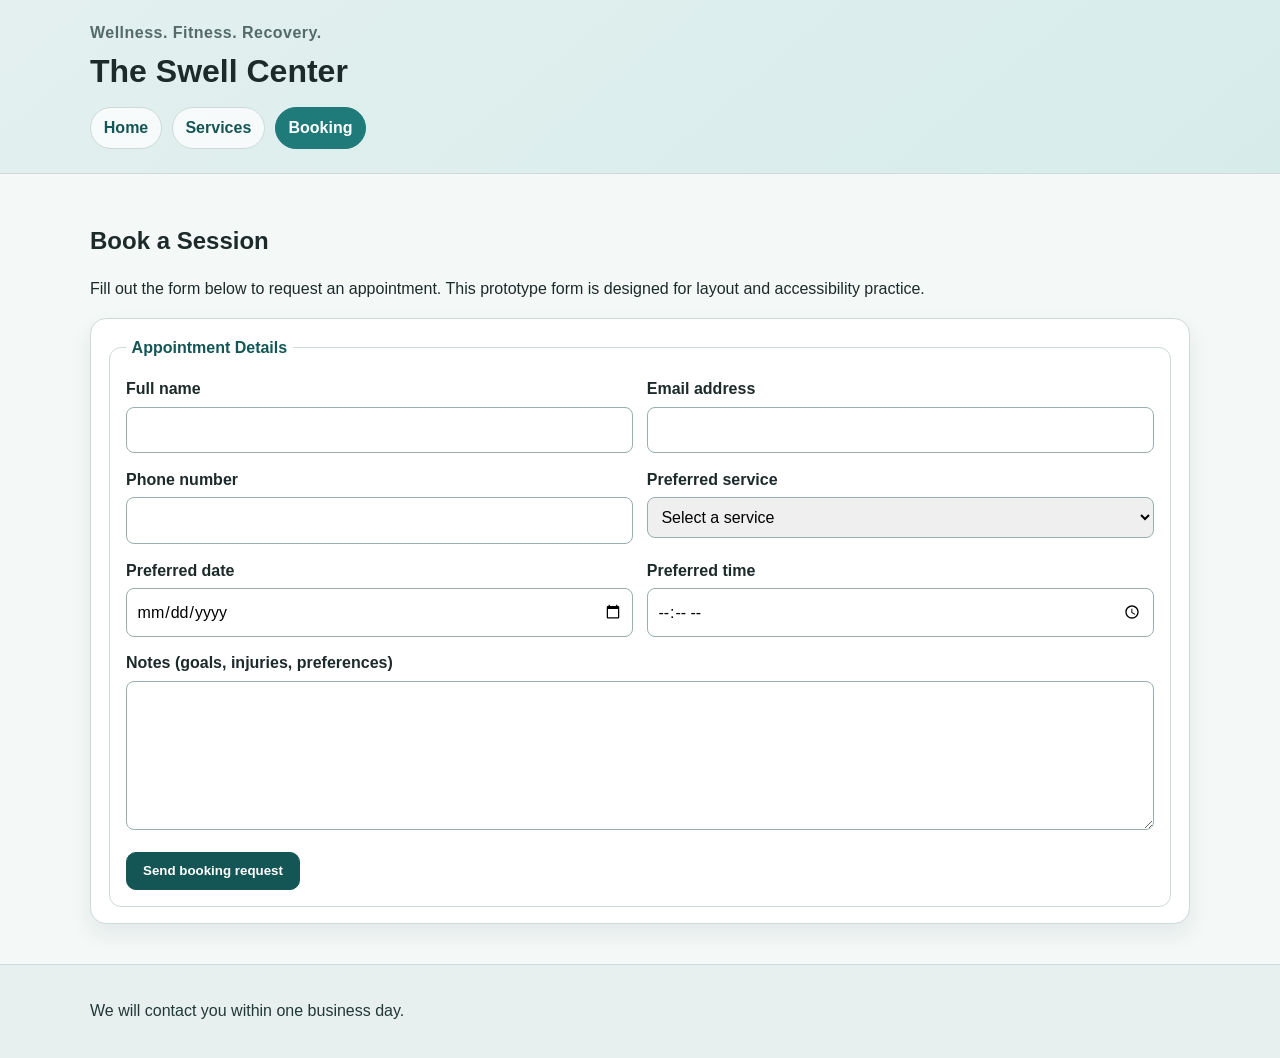
==== booking.html @ d3b58c6b "Build beginner-friendly Swell Center e-business prototype" ====
<!DOCTYPE html>
<html lang="en">
  <head>
    <meta charset="UTF-8" />
    <meta name="viewport" content="width=device-width, initial-scale=1.0" />
    <title>The Swell Center | Booking</title>
    <link rel="stylesheet" href="style.css" />
  </head>
  <body>
    <!-- Shared branding/header -->
    <header class="site-header">
      <div class="container">
        <p class="eyebrow">Wellness. Fitness. Recovery.</p>
        <h1>The Swell Center</h1>
        <nav aria-label="Main navigation">
          <ul class="nav-list">
            <li><a href="index.html">Home</a></li>
            <li><a href="services.html">Services</a></li>
            <li><a href="booking.html" aria-current="page">Booking</a></li>
          </ul>
        </nav>
      </div>
    </header>

    <main class="container" id="main-content">
      <section aria-labelledby="booking-heading">
        <h2 id="booking-heading">Book a Session</h2>
        <p>
          Fill out the form below to request an appointment. This prototype form is designed for
          layout and accessibility practice.
        </p>
      </section>

      <!-- Form with fieldset + legend and labels for all controls -->
      <section class="form-wrapper" aria-label="Appointment request form">
        <form action="#" method="post">
          <fieldset>
            <legend>Appointment Details</legend>

            <div class="form-grid">
              <div>
                <label for="full-name">Full name</label>
                <input id="full-name" name="full-name" type="text" autocomplete="name" required />
              </div>

              <div>
                <label for="email">Email address</label>
                <input id="email" name="email" type="email" autocomplete="email" required />
              </div>

              <div>
                <label for="phone">Phone number</label>
                <input id="phone" name="phone" type="tel" autocomplete="tel" />
              </div>

              <div>
                <label for="service">Preferred service</label>
                <select id="service" name="service" required>
                  <option value="">Select a service</option>
                  <option value="fitness">Fitness Assessment + Plan</option>
                  <option value="mindfulness">Guided Mindfulness Session</option>
                  <option value="recovery">Recovery Stretch Therapy</option>
                  <option value="nutrition">Nutrition & Habit Coaching</option>
                </select>
              </div>

              <div>
                <label for="date">Preferred date</label>
                <input id="date" name="date" type="date" required />
              </div>

              <div>
                <label for="time">Preferred time</label>
                <input id="time" name="time" type="time" required />
              </div>

              <div class="full-width">
                <label for="notes">Notes (goals, injuries, preferences)</label>
                <textarea id="notes" name="notes" rows="5"></textarea>
              </div>
            </div>

            <button type="submit">Send booking request</button>
          </fieldset>
        </form>
      </section>
    </main>

    <footer class="site-footer">
      <div class="container">
        <p>We will contact you within one business day.</p>
      </div>
    </footer>
  </body>
</html>
---- style.css ----
/*
  The Swell Center shared styles
  - Pure CSS (no framework)
  - Mobile-first responsive design
*/

:root {
  --bg: #f4f8f7;
  --surface: #ffffff;
  --text: #1d2a2a;
  --muted: #556b6a;
  --primary: #1f7a7a;
  --primary-dark: #145555;
  --border: #cddad8;
  --shadow: 0 10px 22px rgba(25, 58, 59, 0.08);
}

* {
  box-sizing: border-box;
}

body {
  margin: 0;
  font-family: "Segoe UI", Roboto, Helvetica, Arial, sans-serif;
  line-height: 1.6;
  background: var(--bg);
  color: var(--text);
}

/* Constrains content width for comfortable reading */
.container {
  width: min(1100px, 92%);
  margin: 0 auto;
}

.site-header {
  background: linear-gradient(140deg, #e3f0ef, #d6eceb);
  border-bottom: 1px solid var(--border);
  padding: 1.25rem 0 1.5rem;
}

.eyebrow {
  margin: 0;
  color: var(--muted);
  letter-spacing: 0.03em;
  font-weight: 600;
}

h1,
h2,
h3 {
  line-height: 1.25;
}

h1 {
  margin: 0.35rem 0 1rem;
}

.nav-list {
  margin: 0;
  padding: 0;
  list-style: none;
  display: flex;
  flex-wrap: wrap;
  gap: 0.6rem;
}

.nav-list a {
  display: inline-block;
  text-decoration: none;
  color: var(--primary-dark);
  background: #ffffffbb;
  border: 1px solid var(--border);
  padding: 0.45rem 0.8rem;
  border-radius: 999px;
  font-weight: 600;
}

.nav-list a:hover,
.nav-list a:focus-visible,
.button-link:hover,
.button-link:focus-visible,
button:hover,
button:focus-visible {
  background: var(--primary);
  color: #fff;
  border-color: var(--primary);
}

.nav-list a[aria-current="page"] {
  background: var(--primary);
  color: #fff;
  border-color: var(--primary);
}

main {
  padding: 2rem 0 2.5rem;
}

.hero {
  background: var(--surface);
  border: 1px solid var(--border);
  border-radius: 16px;
  box-shadow: var(--shadow);
  padding: 1.5rem;
}

.button-link,
button {
  display: inline-block;
  margin-top: 0.9rem;
  text-decoration: none;
  color: #fff;
  background: var(--primary-dark);
  border: 1px solid var(--primary-dark);
  border-radius: 10px;
  padding: 0.65rem 1rem;
  font-weight: 600;
  cursor: pointer;
}

.image-link {
  display: block;
  margin-top: 1.2rem;
  text-decoration: none;
  color: var(--text);
}

.image-link img {
  width: 100%;
  max-height: 380px;
  object-fit: cover;
  border-radius: 14px;
  border: 1px solid var(--border);
  box-shadow: var(--shadow);
}

.image-link span {
  display: inline-block;
  margin-top: 0.55rem;
  color: var(--muted);
  font-size: 0.95rem;
}

/* Simple card layout for feature highlights */
.card-grid {
  margin-top: 1.4rem;
  display: grid;
  gap: 1rem;
}

.card {
  background: var(--surface);
  border: 1px solid var(--border);
  border-radius: 14px;
  padding: 1rem;
}

.table-section {
  margin-top: 1rem;
}

table {
  width: 100%;
  border-collapse: collapse;
  background: var(--surface);
  border: 1px solid var(--border);
  border-radius: 12px;
  overflow: hidden;
}

caption {
  text-align: left;
  padding: 0.9rem 1rem;
  font-weight: 700;
  color: var(--primary-dark);
}

th,
td {
  border-top: 1px solid var(--border);
  padding: 0.75rem;
  text-align: left;
}

thead th {
  background: #edf4f4;
}

.form-wrapper {
  background: var(--surface);
  border: 1px solid var(--border);
  border-radius: 16px;
  box-shadow: var(--shadow);
  padding: 1rem;
  margin-top: 1rem;
}

fieldset {
  border: 1px solid var(--border);
  border-radius: 12px;
  padding: 1rem;
}

legend {
  font-weight: 700;
  color: var(--primary-dark);
  padding: 0 0.35rem;
}

.form-grid {
  display: grid;
  gap: 0.85rem;
}

label {
  display: block;
  margin-bottom: 0.3rem;
  font-weight: 600;
}

input,
select,
textarea {
  width: 100%;
  border: 1px solid #98afae;
  border-radius: 8px;
  padding: 0.6rem;
  font: inherit;
}

input:focus-visible,
select:focus-visible,
textarea:focus-visible {
  outline: 3px solid #7cc2c1;
  border-color: var(--primary-dark);
}

.site-footer {
  padding: 1.1rem 0;
  background: #e7f0ef;
  border-top: 1px solid var(--border);
  color: #213837;
}

/* Responsive enhancement for tablets and larger screens */
@media (min-width: 700px) {
  .hero {
    padding: 2rem;
  }

  .card-grid {
    grid-template-columns: repeat(3, 1fr);
  }

  .form-grid {
    grid-template-columns: repeat(2, 1fr);
  }

  .full-width {
    grid-column: 1 / -1;
  }
}
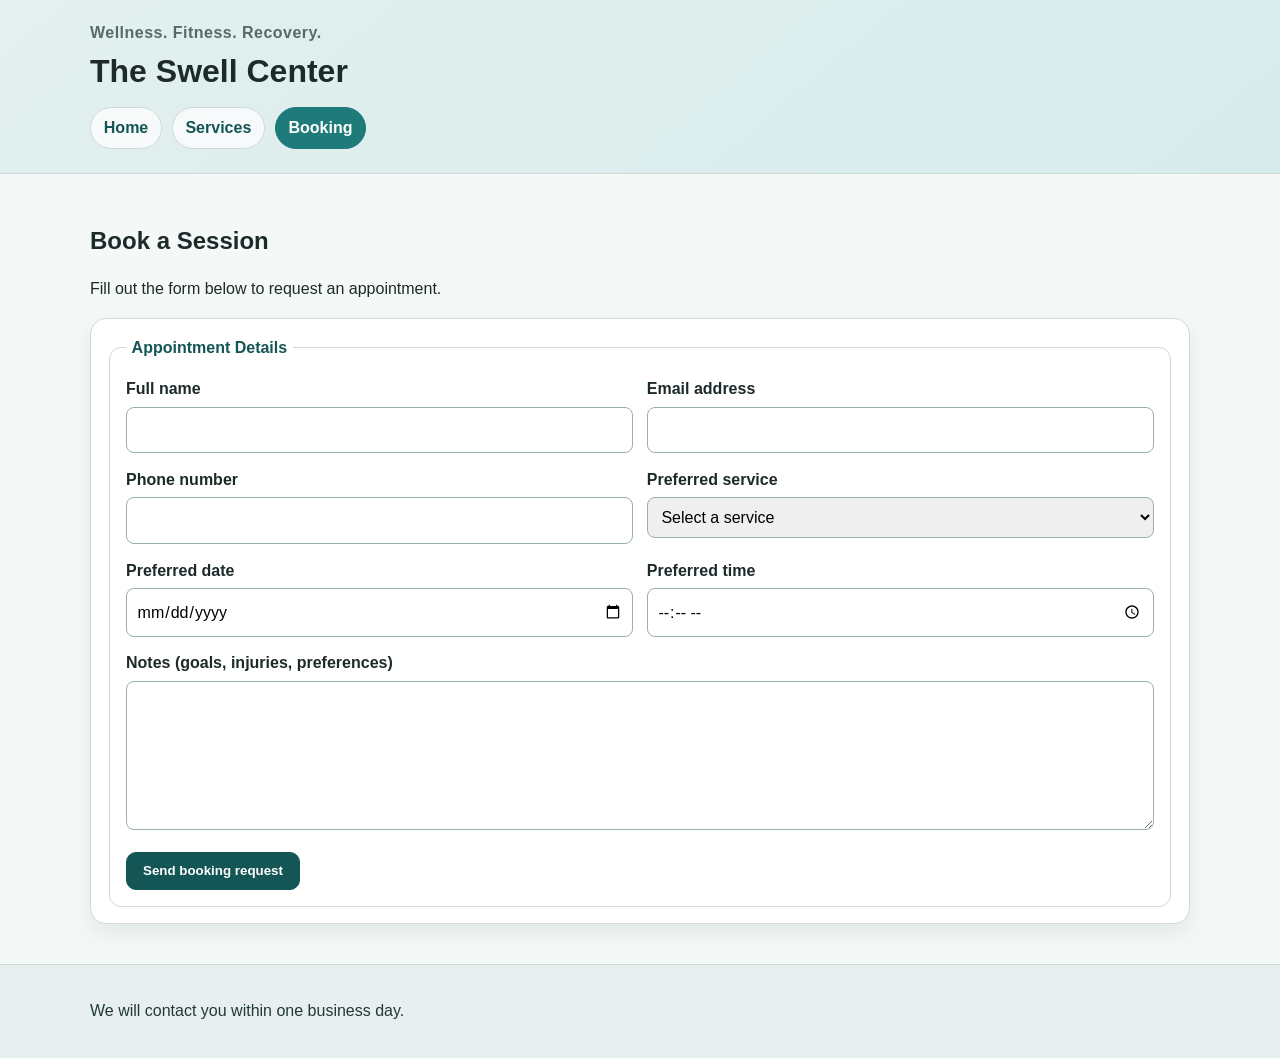
==== commit 06c4c9a5: "commit" ====
--- a/booking.html
+++ b/booking.html
@@ -26,14 +26,13 @@
       <section aria-labelledby="booking-heading">
         <h2 id="booking-heading">Book a Session</h2>
         <p>
-          Fill out the form below to request an appointment. This prototype form is designed for
-          layout and accessibility practice.
+          Fill out the form below to request an appointment.
         </p>
       </section>
 
       <!-- Form with fieldset + legend and labels for all controls -->
       <section class="form-wrapper" aria-label="Appointment request form">
-        <form action="#" method="post">
+        <form action="#" method="post" onsubmit="event.preventDefault(); alert('Request submitted!');">
           <fieldset>
             <legend>Appointment Details</legend>
 
